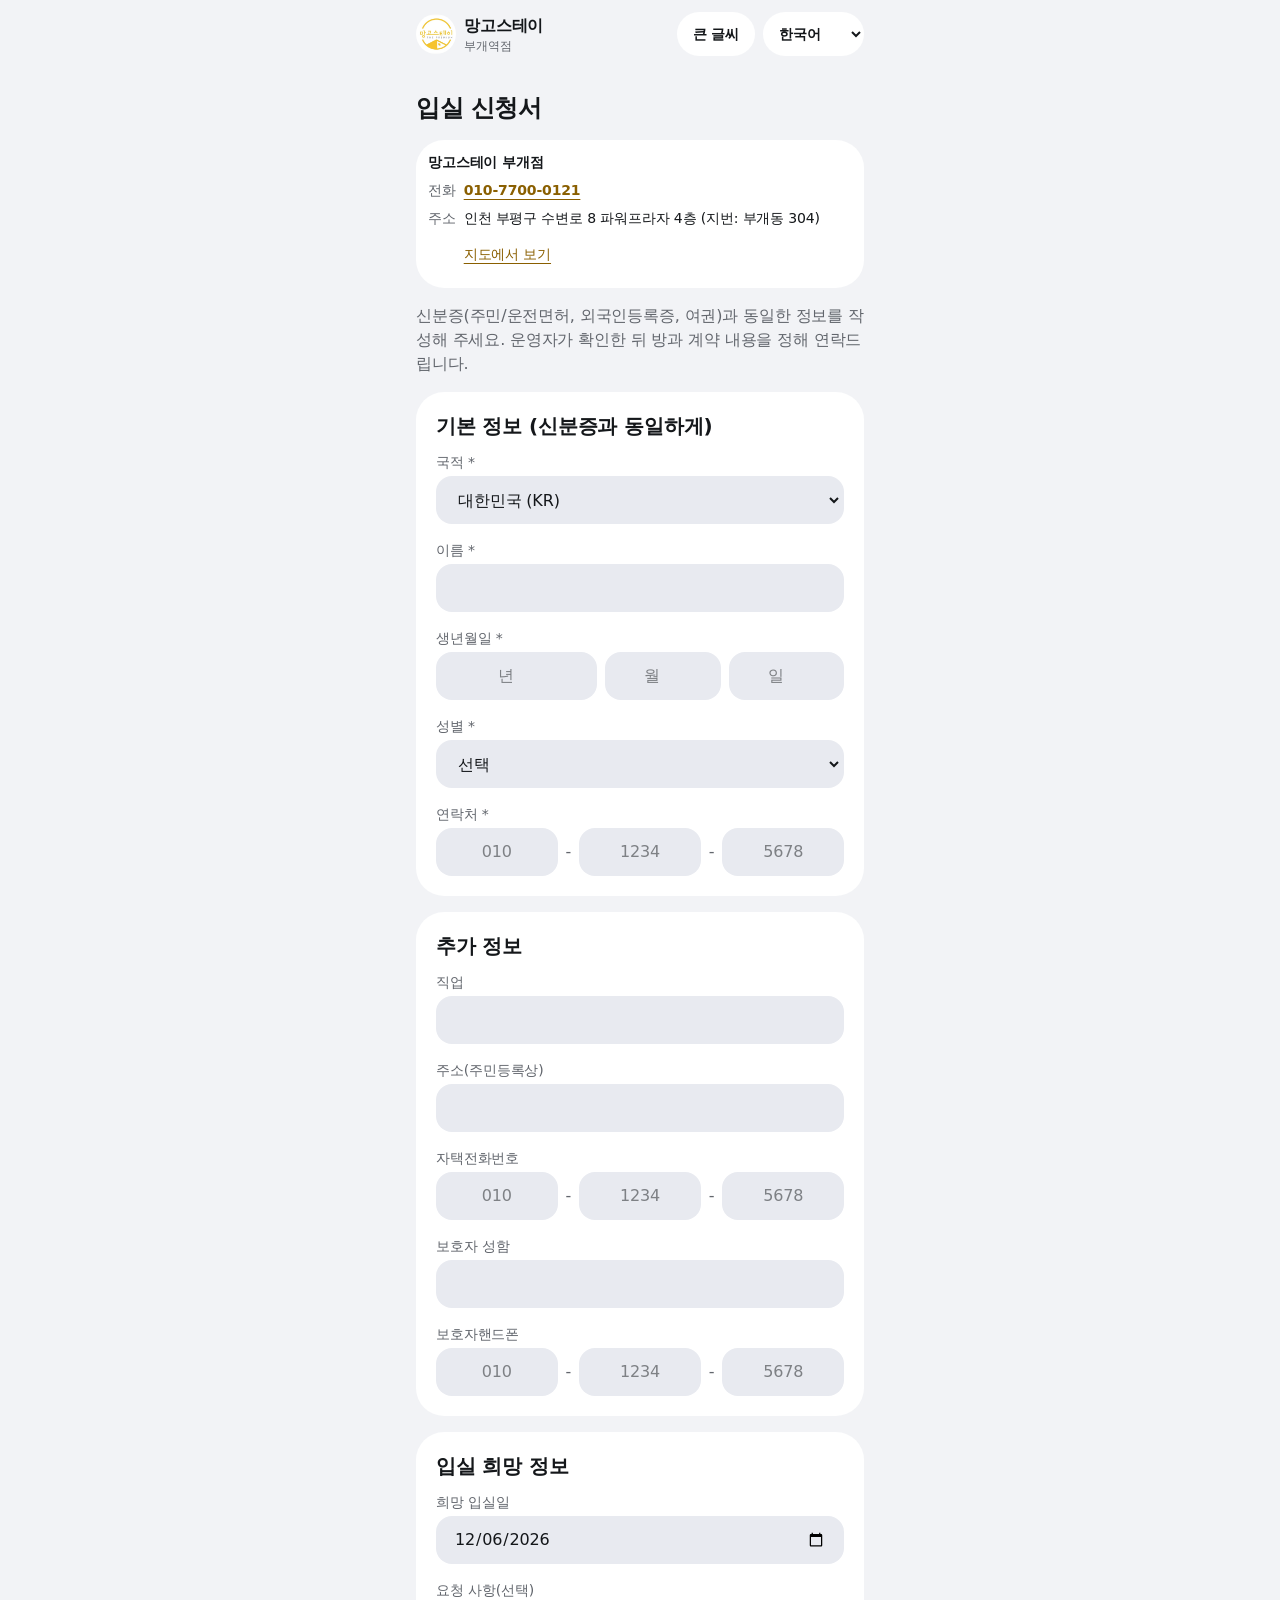
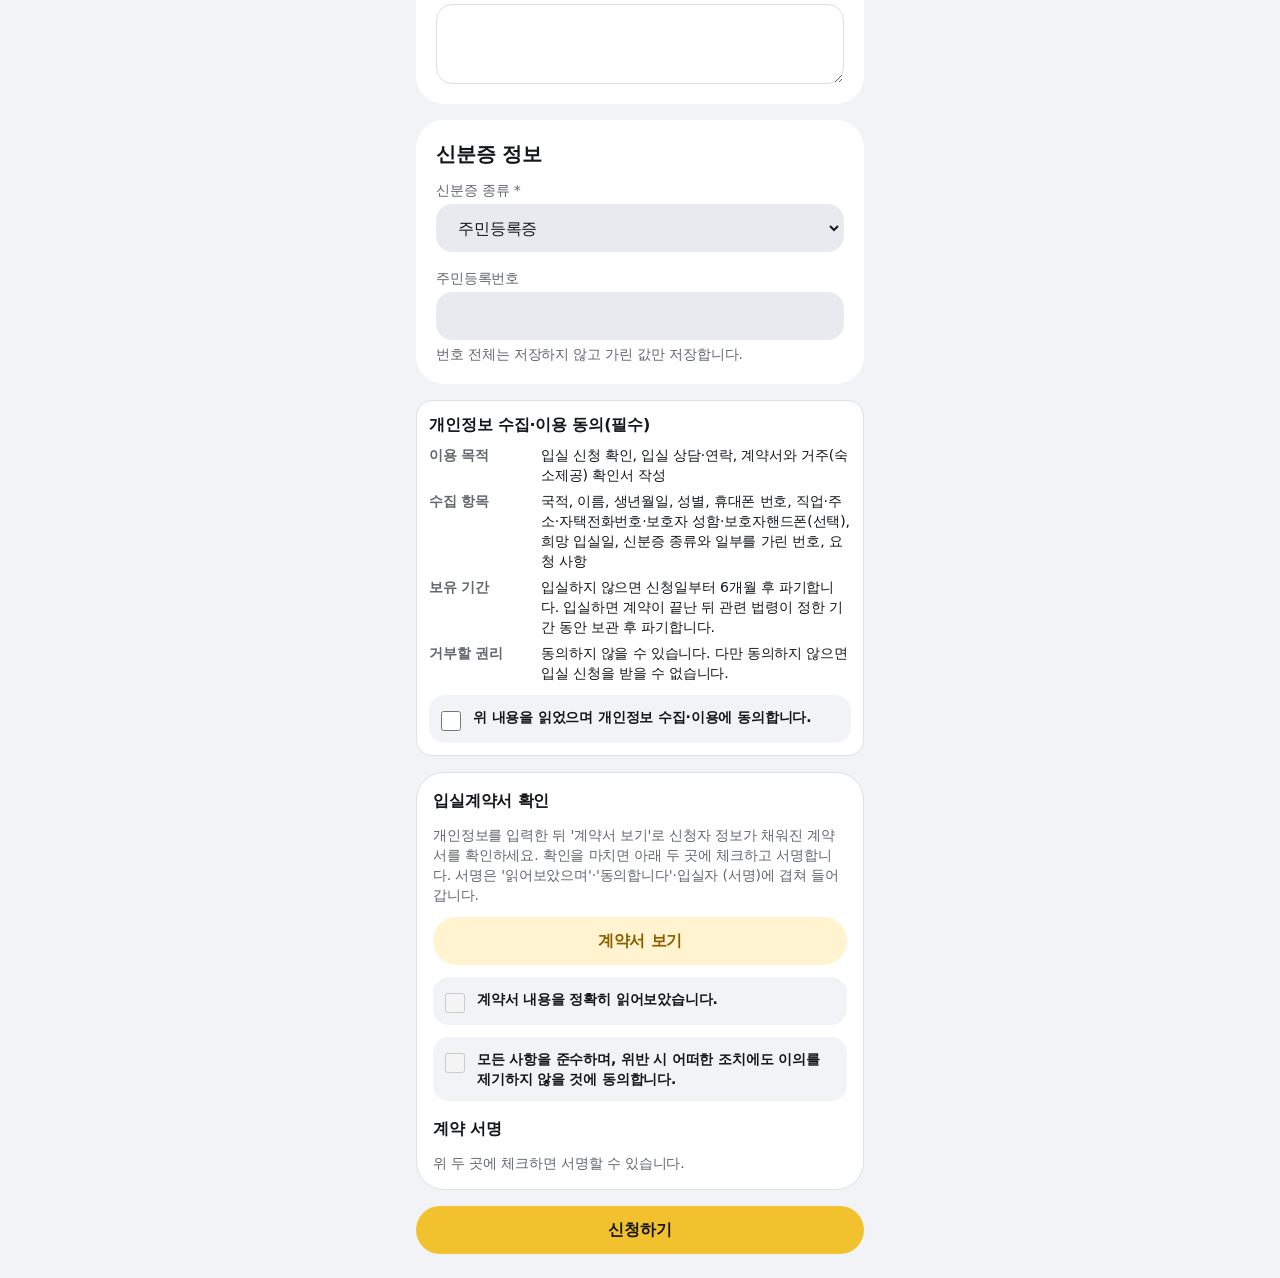
==== apply/index.html @ 55636619 "Deploy build b88c6cb" ====
<!doctype html>
<html lang="ko">
  <head>
    <meta charset="UTF-8" />
    <link rel="icon" type="image/png" href="../favicon.png" />
    <link rel="apple-touch-icon" href="../apple-touch-icon.png" />
    <meta name="viewport" content="width=device-width, initial-scale=1.0" />
    <title>망고스테이 입실 신청</title>
    <meta name="robots" content="noindex, nofollow" />
    <script type="module" crossorigin src="../assets/apply-Dyos7BeL.js"></script>
    <link rel="modulepreload" crossorigin href="../assets/rolldown-runtime-WkwZ5CU-.js">
    <link rel="modulepreload" crossorigin href="../assets/ApplyPage-HljMwb__.js">
    <link rel="stylesheet" crossorigin href="../assets/ApplyPage-bJdK9ZZj.css">
  </head>
  <body>
    <div id="root"></div>
  </body>
</html>
---- assets/ApplyPage-bJdK9ZZj.css ----
/*! tailwindcss v4.3.3 | MIT License | https://tailwindcss.com */
@layer properties{@supports (((-webkit-hyphens:none)) and (not (margin-trim:inline))) or ((-moz-orient:inline) and (not (color:rgb(from red r g b)))){*,:before,:after,::backdrop{--tw-divide-y-reverse:0;--tw-border-style:solid;--tw-leading:initial;--tw-font-weight:initial;--tw-tracking:initial;--tw-shadow:0 0 #0000;--tw-shadow-color:initial;--tw-shadow-alpha:100%;--tw-inset-shadow:0 0 #0000;--tw-inset-shadow-color:initial;--tw-inset-shadow-alpha:100%;--tw-ring-color:initial;--tw-ring-shadow:0 0 #0000;--tw-inset-ring-color:initial;--tw-inset-ring-shadow:0 0 #0000;--tw-ring-inset:initial;--tw-ring-offset-width:0px;--tw-ring-offset-color:#fff;--tw-ring-offset-shadow:0 0 #0000;--tw-outline-style:solid;--tw-blur:initial;--tw-brightness:initial;--tw-contrast:initial;--tw-grayscale:initial;--tw-hue-rotate:initial;--tw-invert:initial;--tw-opacity:initial;--tw-saturate:initial;--tw-sepia:initial;--tw-drop-shadow:initial;--tw-drop-shadow-color:initial;--tw-drop-shadow-alpha:100%;--tw-drop-shadow-size:initial;--tw-translate-x:0;--tw-translate-y:0;--tw-translate-z:0}}}@layer theme{:root,:host{--font-sans:-apple-system, BlinkMacSystemFont, "Segoe UI", Roboto, "Helvetica Neue", "Noto Sans", Arial, sans-serif, "Apple Color Emoji", "Segoe UI Emoji", "Segoe UI Symbol", "Noto Color Emoji";--font-mono:ui-monospace, SFMono-Regular, Menlo, Monaco, Consolas, "Liberation Mono", "Courier New", monospace;--color-orange-50:oklch(98% .016 73.684);--color-orange-600:oklch(64.6% .222 41.116);--color-amber-50:oklch(98.7% .022 95.277);--color-amber-100:oklch(96.2% .059 95.617);--color-amber-400:oklch(82.8% .189 84.429);--color-amber-500:oklch(76.9% .188 70.08);--color-amber-600:oklch(66.6% .179 58.318);--color-amber-800:oklch(47.3% .137 46.201);--color-emerald-50:oklch(97.9% .021 166.113);--color-emerald-600:oklch(59.6% .145 163.225);--color-teal-50:oklch(98.4% .014 180.72);--color-teal-600:oklch(60% .118 184.704);--color-sky-50:oklch(97.7% .013 236.62);--color-sky-600:oklch(58.8% .158 241.966);--color-blue-50:oklch(97% .014 254.604);--color-blue-300:oklch(80.9% .105 251.813);--color-blue-500:oklch(62.3% .214 259.815);--color-blue-600:oklch(54.6% .245 262.881);--color-blue-800:oklch(42.4% .199 265.638);--color-indigo-50:oklch(96.2% .018 272.314);--color-indigo-600:oklch(51.1% .262 276.966);--color-violet-50:oklch(96.9% .016 293.756);--color-violet-600:oklch(54.1% .281 293.009);--color-purple-50:oklch(97.7% .014 308.299);--color-purple-600:oklch(55.8% .288 302.321);--color-rose-50:oklch(96.9% .015 12.422);--color-rose-600:oklch(58.6% .253 17.585);--color-white:#fff;--spacing:.25rem;--container-sm:24rem;--container-md:28rem;--container-xl:36rem;--container-2xl:42rem;--container-3xl:48rem;--container-4xl:56rem;--container-6xl:72rem;--text-xs:.75rem;--text-xs--line-height:calc(1 / .75);--text-sm:.875rem;--text-sm--line-height:calc(1.25 / .875);--text-base:1rem;--text-base--line-height:calc(1.5 / 1);--text-lg:1.125rem;--text-lg--line-height:calc(1.75 / 1.125);--text-xl:1.25rem;--text-xl--line-height:calc(1.75 / 1.25);--text-2xl:1.5rem;--text-2xl--line-height:calc(2 / 1.5);--text-3xl:1.875rem;--text-3xl--line-height:calc(2.25 / 1.875);--text-5xl:3rem;--text-5xl--line-height:1;--font-weight-normal:400;--font-weight-medium:500;--font-weight-semibold:600;--font-weight-bold:700;--font-weight-extrabold:800;--tracking-tight:-.025em;--tracking-wide:.025em;--tracking-wider:.05em;--leading-tight:1.25;--radius-sm:.25rem;--radius-md:.375rem;--radius-lg:1rem;--radius-xl:1.75rem;--radius-2xl:2rem;--radius-3xl:2.25rem;--default-transition-duration:.15s;--default-transition-timing-function:cubic-bezier(.4, 0, .2, 1);--default-font-family:var(--font-sans);--default-mono-font-family:var(--font-mono);--color-brand:#f2c12e;--color-brand-strong:#8a5f00;--color-tint:#fff4cf;--color-field:#e8eaf0;--color-ink:#14171a;--color-muted:#62666d;--color-line:#dde0e6;--color-surface:#fff;--color-canvas:#f2f3f6;--color-danger:#c4281c;--color-ok:#0e7a3d;--color-cleaning:#fde68a;--color-repair:#fecaca}}@layer base{*,:after,:before,::backdrop{box-sizing:border-box;border:0 solid;margin:0;padding:0}::file-selector-button{box-sizing:border-box;border:0 solid;margin:0;padding:0}html,:host{-webkit-text-size-adjust:100%;tab-size:4;line-height:1.5;font-family:var(--default-font-family,-apple-system, BlinkMacSystemFont, "Segoe UI", Roboto, "Helvetica Neue", "Noto Sans", Arial, sans-serif, "Apple Color Emoji", "Segoe UI Emoji", "Segoe UI Symbol", "Noto Color Emoji");font-feature-settings:var(--default-font-feature-settings,normal);font-variation-settings:var(--default-font-variation-settings,normal);-webkit-tap-highlight-color:transparent}hr{height:0;color:inherit;border-top-width:1px}abbr:where([title]){-webkit-text-decoration:underline dotted;text-decoration:underline dotted}h1,h2,h3,h4,h5,h6{font-size:inherit;font-weight:inherit}a{color:inherit;-webkit-text-decoration:inherit;-webkit-text-decoration:inherit;-webkit-text-decoration:inherit;-webkit-text-decoration:inherit;text-decoration:inherit}b,strong{font-weight:bolder}code,kbd,samp,pre{font-family:var(--default-mono-font-family,ui-monospace, SFMono-Regular, Menlo, Monaco, Consolas, "Liberation Mono", "Courier New", monospace);font-feature-settings:var(--default-mono-font-feature-settings,normal);font-variation-settings:var(--default-mono-font-variation-settings,normal);font-size:1em}small{font-size:80%}sub,sup{vertical-align:baseline;font-size:75%;line-height:0;position:relative}sub{bottom:-.25em}sup{top:-.5em}table{text-indent:0;border-color:inherit;border-collapse:collapse}:-moz-focusring:where(:not(iframe)){outline:auto}progress{vertical-align:baseline}summary{display:list-item}ol,ul,menu{list-style:none}img,svg,video,canvas,audio,iframe,embed,object{vertical-align:middle;display:block}img,video{max-width:100%;height:auto}button,input,select,optgroup,textarea{font:inherit;font-feature-settings:inherit;font-variation-settings:inherit;letter-spacing:inherit;color:inherit;opacity:1;background-color:#0000;border-radius:0}::file-selector-button{font:inherit;font-feature-settings:inherit;font-variation-settings:inherit;letter-spacing:inherit;color:inherit;opacity:1;background-color:#0000;border-radius:0}:where(select:is([multiple],[size])) optgroup{font-weight:bolder}:where(select:is([multiple],[size])) optgroup option{padding-inline-start:20px}::file-selector-button{margin-inline-end:4px}::placeholder{opacity:1}@supports (not ((-webkit-appearance:-apple-pay-button))) or (contain-intrinsic-size:1px){::placeholder{color:currentColor}@supports (color:color-mix(in lab, red, red)){::placeholder{color:color-mix(in oklab, currentcolor 50%, transparent)}}}textarea{resize:vertical}::-webkit-search-decoration{-webkit-appearance:none}::-webkit-date-and-time-value{min-height:1lh;text-align:inherit}::-webkit-datetime-edit{display:inline-flex}::-webkit-datetime-edit-fields-wrapper{padding:0}::-webkit-datetime-edit{padding-block:0}::-webkit-datetime-edit-year-field{padding-block:0}::-webkit-datetime-edit-month-field{padding-block:0}::-webkit-datetime-edit-day-field{padding-block:0}::-webkit-datetime-edit-hour-field{padding-block:0}::-webkit-datetime-edit-minute-field{padding-block:0}::-webkit-datetime-edit-second-field{padding-block:0}::-webkit-datetime-edit-millisecond-field{padding-block:0}::-webkit-datetime-edit-meridiem-field{padding-block:0}::-webkit-calendar-picker-indicator{line-height:1}:-moz-ui-invalid{box-shadow:none}button,input:where([type=button],[type=reset],[type=submit]){appearance:button}::file-selector-button{appearance:button}::-webkit-inner-spin-button{height:auto}::-webkit-outer-spin-button{height:auto}[hidden]:where(:not([hidden=until-found])){display:none!important}}@layer components;@layer utilities{.\@container{container-type:inline-size}.pointer-events-none{pointer-events:none}.sr-only{clip-path:inset(50%);white-space:nowrap;border-width:0;width:1px;height:1px;margin:-1px;padding:0;position:absolute;overflow:hidden}.absolute{position:absolute}.fixed{position:fixed}.relative{position:relative}.sticky{position:sticky}.inset-0{inset:0}.-top-1{top:calc(var(--spacing) * -1)}.-top-1\.5{top:calc(var(--spacing) * -1.5)}.top-0{top:0}.top-0\.5{top:calc(var(--spacing) * .5)}.top-1{top:var(--spacing)}.top-2{top:calc(var(--spacing) * 2)}.-right-1{right:calc(var(--spacing) * -1)}.-right-1\.5{right:calc(var(--spacing) * -1.5)}.right-1{right:var(--spacing)}.right-2{right:calc(var(--spacing) * 2)}.bottom-0{bottom:0}.left-0\.5{left:calc(var(--spacing) * .5)}.left-1{left:var(--spacing)}.z-10{z-index:10}.col-span-2{grid-column:span 2/span 2}.-m-1{margin:calc(var(--spacing) * -1)}.-mx-1{margin-inline:calc(var(--spacing) * -1)}.mx-auto{margin-inline:auto}.-my-2{margin-block:calc(var(--spacing) * -2)}.my-1{margin-block:var(--spacing)}.-mt-1{margin-top:calc(var(--spacing) * -1)}.-mt-2{margin-top:calc(var(--spacing) * -2)}.mt-1{margin-top:var(--spacing)}.mt-2{margin-top:calc(var(--spacing) * 2)}.mt-3{margin-top:calc(var(--spacing) * 3)}.mt-4{margin-top:calc(var(--spacing) * 4)}.mt-5{margin-top:calc(var(--spacing) * 5)}.mt-8{margin-top:calc(var(--spacing) * 8)}.mb-1{margin-bottom:var(--spacing)}.mb-2{margin-bottom:calc(var(--spacing) * 2)}.mb-3{margin-bottom:calc(var(--spacing) * 3)}.mb-4{margin-bottom:calc(var(--spacing) * 4)}.mb-6{margin-bottom:calc(var(--spacing) * 6)}.mb-8{margin-bottom:calc(var(--spacing) * 8)}.ml-2{margin-left:calc(var(--spacing) * 2)}.ml-auto{margin-left:auto}.block{display:block}.contents{display:contents}.flex{display:flex}.grid{display:grid}.hidden{display:none}.inline-block{display:inline-block}.inline-flex{display:inline-flex}.table{display:table}.aspect-\[4\/3\]{aspect-ratio:4/3}.aspect-square{aspect-ratio:1}.size-2{width:calc(var(--spacing) * 2);height:calc(var(--spacing) * 2)}.size-2\.5{width:calc(var(--spacing) * 2.5);height:calc(var(--spacing) * 2.5)}.size-4{width:calc(var(--spacing) * 4);height:calc(var(--spacing) * 4)}.size-5{width:calc(var(--spacing) * 5);height:calc(var(--spacing) * 5)}.size-10{width:calc(var(--spacing) * 10);height:calc(var(--spacing) * 10)}.size-11{width:calc(var(--spacing) * 11);height:calc(var(--spacing) * 11)}.size-14{width:calc(var(--spacing) * 14);height:calc(var(--spacing) * 14)}.size-16{width:calc(var(--spacing) * 16);height:calc(var(--spacing) * 16)}.size-28{width:calc(var(--spacing) * 28);height:calc(var(--spacing) * 28)}.size-full{width:100%;height:100%}.h-2{height:calc(var(--spacing) * 2)}.h-5{height:calc(var(--spacing) * 5)}.h-6{height:calc(var(--spacing) * 6)}.h-8{height:calc(var(--spacing) * 8)}.h-9{height:calc(var(--spacing) * 9)}.h-32{height:calc(var(--spacing) * 32)}.h-40{height:calc(var(--spacing) * 40)}.h-44{height:calc(var(--spacing) * 44)}.h-full{height:100%}.max-h-32{max-height:calc(var(--spacing) * 32)}.min-h-9{min-height:calc(var(--spacing) * 9)}.min-h-11{min-height:calc(var(--spacing) * 11)}.min-h-12{min-height:calc(var(--spacing) * 12)}.min-h-14{min-height:calc(var(--spacing) * 14)}.min-h-20{min-height:calc(var(--spacing) * 20)}.min-h-24{min-height:calc(var(--spacing) * 24)}.min-h-44{min-height:calc(var(--spacing) * 44)}.min-h-64{min-height:calc(var(--spacing) * 64)}.min-h-96{min-height:calc(var(--spacing) * 96)}.min-h-dvh{min-height:100dvh}.\!w-auto{width:auto!important}.w-1\/2{width:50%}.w-5{width:calc(var(--spacing) * 5)}.w-6{width:calc(var(--spacing) * 6)}.w-8{width:calc(var(--spacing) * 8)}.w-9{width:calc(var(--spacing) * 9)}.w-11{width:calc(var(--spacing) * 11)}.w-auto{width:auto}.w-full{width:100%}.max-w-2xl{max-width:var(--container-2xl)}.max-w-3xl{max-width:var(--container-3xl)}.max-w-4xl{max-width:var(--container-4xl)}.max-w-6xl{max-width:var(--container-6xl)}.max-w-\[30rem\]{max-width:30rem}.max-w-md{max-width:var(--container-md)}.max-w-sm{max-width:var(--container-sm)}.max-w-xl{max-width:var(--container-xl)}.min-w-0{min-width:0}.min-w-4{min-width:calc(var(--spacing) * 4)}.min-w-5{min-width:calc(var(--spacing) * 5)}.min-w-6{min-width:calc(var(--spacing) * 6)}.min-w-9{min-width:calc(var(--spacing) * 9)}.min-w-16{min-width:calc(var(--spacing) * 16)}.min-w-24{min-width:calc(var(--spacing) * 24)}.min-w-28{min-width:calc(var(--spacing) * 28)}.min-w-48{min-width:calc(var(--spacing) * 48)}.min-w-96{min-width:calc(var(--spacing) * 96)}.min-w-\[44rem\]{min-width:44rem}.flex-1{flex:1}.shrink-0{flex-shrink:0}.basis-0{flex-basis:0}.rotate-180{rotate:180deg}.cursor-not-allowed{cursor:not-allowed}.cursor-pointer{cursor:pointer}.touch-none{touch-action:none}.scroll-mt-4{scroll-margin-top:calc(var(--spacing) * 4)}.grid-cols-2{grid-template-columns:repeat(2,minmax(0,1fr))}.grid-cols-3{grid-template-columns:repeat(3,minmax(0,1fr))}.grid-cols-4{grid-template-columns:repeat(4,minmax(0,1fr))}.grid-cols-\[1\.4fr_1fr_1fr\]{grid-template-columns:1.4fr 1fr 1fr}.grid-cols-\[1\.5rem_2\.25rem_3rem_minmax\(0\,1fr\)_auto_3rem\]{grid-template-columns:1.5rem 2.25rem 3rem minmax(0,1fr) auto 3rem}.grid-cols-\[6\.5rem_1fr\]{grid-template-columns:6.5rem 1fr}.flex-col{flex-direction:column}.flex-wrap{flex-wrap:wrap}.items-baseline{align-items:baseline}.items-center{align-items:center}.items-end{align-items:flex-end}.items-start{align-items:flex-start}.justify-between{justify-content:space-between}.justify-center{justify-content:center}.justify-start{justify-content:flex-start}.gap-0\.5{gap:calc(var(--spacing) * .5)}.gap-1{gap:var(--spacing)}.gap-1\.5{gap:calc(var(--spacing) * 1.5)}.gap-2{gap:calc(var(--spacing) * 2)}.gap-3{gap:calc(var(--spacing) * 3)}.gap-4{gap:calc(var(--spacing) * 4)}.gap-x-3{column-gap:calc(var(--spacing) * 3)}.gap-x-4{column-gap:calc(var(--spacing) * 4)}.gap-y-2{row-gap:calc(var(--spacing) * 2)}:where(.divide-y>:not(:last-child)){--tw-divide-y-reverse:0;border-bottom-style:var(--tw-border-style);border-top-style:var(--tw-border-style);border-top-width:calc(1px * var(--tw-divide-y-reverse));border-bottom-width:calc(1px * calc(1 - var(--tw-divide-y-reverse)))}:where(.divide-line>:not(:last-child)){border-color:var(--color-line)}.self-center{align-self:center}.truncate{text-overflow:ellipsis;white-space:nowrap;overflow:hidden}.overflow-hidden{overflow:hidden}.overflow-visible{overflow:visible}.overflow-x-auto{overflow-x:auto}.rounded{border-radius:.25rem}.rounded-2xl{border-radius:var(--radius-2xl)}.rounded-3xl{border-radius:var(--radius-3xl)}.rounded-full{border-radius:2147483647px}.rounded-lg{border-radius:var(--radius-lg)}.rounded-md{border-radius:var(--radius-md)}.rounded-sm{border-radius:var(--radius-sm)}.rounded-xl{border-radius:var(--radius-xl)}.rounded-t{border-top-left-radius:.25rem;border-top-right-radius:.25rem}.border{border-style:var(--tw-border-style);border-width:1px}.border-2{border-style:var(--tw-border-style);border-width:2px}.border-t{border-top-style:var(--tw-border-style);border-top-width:1px}.border-b{border-bottom-style:var(--tw-border-style);border-bottom-width:1px}.border-dashed{--tw-border-style:dashed;border-style:dashed}.border-\[\#1d4ed8\]{border-color:#1d4ed8}.border-\[\#1f6feb\]{border-color:#1f6feb}.border-\[\#d9dde2\]{border-color:#d9dde2}.border-amber-400\/60{border-color:#fcbb0099}@supports (color:color-mix(in lab, red, red)){.border-amber-400\/60{border-color:color-mix(in oklab, var(--color-amber-400) 60%, transparent)}}.border-amber-500{border-color:var(--color-amber-500)}.border-amber-500\/60{border-color:#f99c0099}@supports (color:color-mix(in lab, red, red)){.border-amber-500\/60{border-color:color-mix(in oklab, var(--color-amber-500) 60%, transparent)}}.border-blue-300{border-color:var(--color-blue-300)}.border-brand-strong{border-color:var(--color-brand-strong)}.border-danger{border-color:var(--color-danger)}.border-danger\/40{border-color:#c4281c66}@supports (color:color-mix(in lab, red, red)){.border-danger\/40{border-color:color-mix(in oklab, var(--color-danger) 40%, transparent)}}.border-danger\/50{border-color:#c4281c80}@supports (color:color-mix(in lab, red, red)){.border-danger\/50{border-color:color-mix(in oklab, var(--color-danger) 50%, transparent)}}.border-danger\/60{border-color:#c4281c99}@supports (color:color-mix(in lab, red, red)){.border-danger\/60{border-color:color-mix(in oklab, var(--color-danger) 60%, transparent)}}.border-ink{border-color:var(--color-ink)}.border-line{border-color:var(--color-line)}.border-muted\/50{border-color:#62666d80}@supports (color:color-mix(in lab, red, red)){.border-muted\/50{border-color:color-mix(in oklab, var(--color-muted) 50%, transparent)}}.border-transparent{border-color:#0000}.bg-\[\#2e9d5b\]{background-color:#2e9d5b}.bg-\[\#3b6fe0\]{background-color:#3b6fe0}.bg-\[\#2563eb\]{background-color:#2563eb}.bg-\[\#e8890c\]{background-color:#e8890c}.bg-\[\#eef0f2\]{background-color:#eef0f2}.bg-amber-50{background-color:var(--color-amber-50)}.bg-amber-100\/70{background-color:#fef3c6b3}@supports (color:color-mix(in lab, red, red)){.bg-amber-100\/70{background-color:color-mix(in oklab, var(--color-amber-100) 70%, transparent)}}.bg-amber-400{background-color:var(--color-amber-400)}.bg-blue-50{background-color:var(--color-blue-50)}.bg-blue-500{background-color:var(--color-blue-500)}.bg-brand{background-color:var(--color-brand)}.bg-brand\/10{background-color:#f2c12e1a}@supports (color:color-mix(in lab, red, red)){.bg-brand\/10{background-color:color-mix(in oklab, var(--color-brand) 10%, transparent)}}.bg-brand\/15{background-color:#f2c12e26}@supports (color:color-mix(in lab, red, red)){.bg-brand\/15{background-color:color-mix(in oklab, var(--color-brand) 15%, transparent)}}.bg-canvas{background-color:var(--color-canvas)}.bg-cleaning{background-color:var(--color-cleaning)}.bg-cleaning\/40{background-color:#fde68a66}@supports (color:color-mix(in lab, red, red)){.bg-cleaning\/40{background-color:color-mix(in oklab, var(--color-cleaning) 40%, transparent)}}.bg-danger{background-color:var(--color-danger)}.bg-danger\/5{background-color:#c4281c0d}@supports (color:color-mix(in lab, red, red)){.bg-danger\/5{background-color:color-mix(in oklab, var(--color-danger) 5%, transparent)}}.bg-danger\/10{background-color:#c4281c1a}@supports (color:color-mix(in lab, red, red)){.bg-danger\/10{background-color:color-mix(in oklab, var(--color-danger) 10%, transparent)}}.bg-danger\/60{background-color:#c4281c99}@supports (color:color-mix(in lab, red, red)){.bg-danger\/60{background-color:color-mix(in oklab, var(--color-danger) 60%, transparent)}}.bg-emerald-50{background-color:var(--color-emerald-50)}.bg-field{background-color:var(--color-field)}.bg-indigo-50{background-color:var(--color-indigo-50)}.bg-ink{background-color:var(--color-ink)}.bg-ok{background-color:var(--color-ok)}.bg-ok\/10{background-color:#0e7a3d1a}@supports (color:color-mix(in lab, red, red)){.bg-ok\/10{background-color:color-mix(in oklab, var(--color-ok) 10%, transparent)}}.bg-ok\/70{background-color:#0e7a3db3}@supports (color:color-mix(in lab, red, red)){.bg-ok\/70{background-color:color-mix(in oklab, var(--color-ok) 70%, transparent)}}.bg-orange-50{background-color:var(--color-orange-50)}.bg-purple-50{background-color:var(--color-purple-50)}.bg-repair{background-color:var(--color-repair)}.bg-repair\/70{background-color:#fecacab3}@supports (color:color-mix(in lab, red, red)){.bg-repair\/70{background-color:color-mix(in oklab, var(--color-repair) 70%, transparent)}}.bg-rose-50{background-color:var(--color-rose-50)}.bg-sky-50{background-color:var(--color-sky-50)}.bg-surface{background-color:var(--color-surface)}.bg-teal-50{background-color:var(--color-teal-50)}.bg-tint{background-color:var(--color-tint)}.bg-violet-50{background-color:var(--color-violet-50)}.bg-white{background-color:var(--color-white)}.object-contain{object-fit:contain}.object-cover{object-fit:cover}.p-2{padding:calc(var(--spacing) * 2)}.p-3{padding:calc(var(--spacing) * 3)}.p-4{padding:calc(var(--spacing) * 4)}.p-5{padding:calc(var(--spacing) * 5)}.p-8{padding:calc(var(--spacing) * 8)}.px-0{padding-inline:0}.px-0\.5{padding-inline:calc(var(--spacing) * .5)}.px-1{padding-inline:var(--spacing)}.px-1\.5{padding-inline:calc(var(--spacing) * 1.5)}.px-2{padding-inline:calc(var(--spacing) * 2)}.px-2\.5{padding-inline:calc(var(--spacing) * 2.5)}.px-3{padding-inline:calc(var(--spacing) * 3)}.px-4{padding-inline:calc(var(--spacing) * 4)}.px-5{padding-inline:calc(var(--spacing) * 5)}.py-0\.5{padding-block:calc(var(--spacing) * .5)}.py-1\.5{padding-block:calc(var(--spacing) * 1.5)}.py-2{padding-block:calc(var(--spacing) * 2)}.py-3{padding-block:calc(var(--spacing) * 3)}.py-6{padding-block:calc(var(--spacing) * 6)}.py-8{padding-block:calc(var(--spacing) * 8)}.pt-4{padding-top:calc(var(--spacing) * 4)}.pt-6{padding-top:calc(var(--spacing) * 6)}.pr-2{padding-right:calc(var(--spacing) * 2)}.pb-2{padding-bottom:calc(var(--spacing) * 2)}.text-center{text-align:center}.text-left{text-align:left}.text-right{text-align:right}.align-middle{vertical-align:middle}.align-top{vertical-align:top}.font-mono{font-family:var(--font-mono)}.text-2xl{font-size:var(--text-2xl);line-height:var(--tw-leading,var(--text-2xl--line-height))}.text-3xl{font-size:var(--text-3xl);line-height:var(--tw-leading,var(--text-3xl--line-height))}.text-base{font-size:var(--text-base);line-height:var(--tw-leading,var(--text-base--line-height))}.text-lg{font-size:var(--text-lg);line-height:var(--tw-leading,var(--text-lg--line-height))}.text-sm{font-size:var(--text-sm);line-height:var(--tw-leading,var(--text-sm--line-height))}.text-xl{font-size:var(--text-xl);line-height:var(--tw-leading,var(--text-xl--line-height))}.text-xs{font-size:var(--text-xs);line-height:var(--tw-leading,var(--text-xs--line-height))}.text-\[9px\]{font-size:9px}.text-\[10px\]{font-size:10px}.text-\[11px\]{font-size:11px}.leading-none{--tw-leading:1;line-height:1}.leading-tight{--tw-leading:var(--leading-tight);line-height:var(--leading-tight)}.font-bold{--tw-font-weight:var(--font-weight-bold);font-weight:var(--font-weight-bold)}.font-extrabold{--tw-font-weight:var(--font-weight-extrabold);font-weight:var(--font-weight-extrabold)}.font-medium{--tw-font-weight:var(--font-weight-medium);font-weight:var(--font-weight-medium)}.font-normal{--tw-font-weight:var(--font-weight-normal);font-weight:var(--font-weight-normal)}.font-semibold{--tw-font-weight:var(--font-weight-semibold);font-weight:var(--font-weight-semibold)}.tracking-\[0\.2em\]{--tw-tracking:.2em;letter-spacing:.2em}.tracking-tight{--tw-tracking:var(--tracking-tight);letter-spacing:var(--tracking-tight)}.tracking-wide{--tw-tracking:var(--tracking-wide);letter-spacing:var(--tracking-wide)}.tracking-wider{--tw-tracking:var(--tracking-wider);letter-spacing:var(--tracking-wider)}.break-all{word-break:break-all}.break-keep{word-break:keep-all}.whitespace-nowrap{white-space:nowrap}.whitespace-pre-wrap{white-space:pre-wrap}.text-\[\#1f6feb\]{color:#1f6feb}.text-\[\#6b7480\]{color:#6b7480}.text-amber-600{color:var(--color-amber-600)}.text-amber-800{color:var(--color-amber-800)}.text-blue-600{color:var(--color-blue-600)}.text-blue-800{color:var(--color-blue-800)}.text-brand-strong{color:var(--color-brand-strong)}.text-danger{color:var(--color-danger)}.text-danger\/70{color:#c4281cb3}@supports (color:color-mix(in lab, red, red)){.text-danger\/70{color:color-mix(in oklab, var(--color-danger) 70%, transparent)}}.text-emerald-600{color:var(--color-emerald-600)}.text-indigo-600{color:var(--color-indigo-600)}.text-ink{color:var(--color-ink)}.text-muted{color:var(--color-muted)}.text-ok{color:var(--color-ok)}.text-orange-600{color:var(--color-orange-600)}.text-purple-600{color:var(--color-purple-600)}.text-rose-600{color:var(--color-rose-600)}.text-sky-600{color:var(--color-sky-600)}.text-teal-600{color:var(--color-teal-600)}.text-violet-600{color:var(--color-violet-600)}.text-white{color:var(--color-white)}.text-white\/90{color:#ffffffe6}@supports (color:color-mix(in lab, red, red)){.text-white\/90{color:color-mix(in oklab, var(--color-white) 90%, transparent)}}.uppercase{text-transform:uppercase}.underline{text-decoration-line:underline}.underline-offset-4{text-underline-offset:4px}.opacity-60{opacity:.6}.shadow{--tw-shadow:0 1px 3px 0 var(--tw-shadow-color,#0000001a), 0 1px 2px -1px var(--tw-shadow-color,#0000001a);box-shadow:var(--tw-inset-shadow), var(--tw-inset-ring-shadow), var(--tw-ring-offset-shadow), var(--tw-ring-shadow), var(--tw-shadow)}.shadow-\[0_0_0_2px_\#bfd3fb\]{--tw-shadow:0 0 0 2px var(--tw-shadow-color,#bfd3fb);box-shadow:var(--tw-inset-shadow), var(--tw-inset-ring-shadow), var(--tw-ring-offset-shadow), var(--tw-ring-shadow), var(--tw-shadow)}.shadow-\[0_1px_3px_rgba\(0\,0\,0\,0\.08\)\]{--tw-shadow:0 1px 3px var(--tw-shadow-color,#00000014);box-shadow:var(--tw-inset-shadow), var(--tw-inset-ring-shadow), var(--tw-ring-offset-shadow), var(--tw-ring-shadow), var(--tw-shadow)}.shadow-sm{--tw-shadow:0 1px 3px 0 var(--tw-shadow-color,#0000001a), 0 1px 2px -1px var(--tw-shadow-color,#0000001a);box-shadow:var(--tw-inset-shadow), var(--tw-inset-ring-shadow), var(--tw-ring-offset-shadow), var(--tw-ring-shadow), var(--tw-shadow)}.ring-2{--tw-ring-shadow:var(--tw-ring-inset,) 0 0 0 calc(2px + var(--tw-ring-offset-width)) var(--tw-ring-color,currentcolor);box-shadow:var(--tw-inset-shadow), var(--tw-inset-ring-shadow), var(--tw-ring-offset-shadow), var(--tw-ring-shadow), var(--tw-shadow)}.ring-4{--tw-ring-shadow:var(--tw-ring-inset,) 0 0 0 calc(4px + var(--tw-ring-offset-width)) var(--tw-ring-color,currentcolor);box-shadow:var(--tw-inset-shadow), var(--tw-inset-ring-shadow), var(--tw-ring-offset-shadow), var(--tw-ring-shadow), var(--tw-shadow)}.ring-\[\#7c3aed\]{--tw-ring-color:#7c3aed}.ring-ink{--tw-ring-color:var(--color-ink)}.ring-offset-1{--tw-ring-offset-width:1px;--tw-ring-offset-shadow:var(--tw-ring-inset,) 0 0 0 var(--tw-ring-offset-width) var(--tw-ring-offset-color)}.outline-2{outline-style:var(--tw-outline-style);outline-width:2px}.-outline-offset-2{outline-offset:calc(2px * -1)}.outline-ink{outline-color:var(--color-ink)}.filter{filter:var(--tw-blur,) var(--tw-brightness,) var(--tw-contrast,) var(--tw-grayscale,) var(--tw-hue-rotate,) var(--tw-invert,) var(--tw-saturate,) var(--tw-sepia,) var(--tw-drop-shadow,)}.transition{transition-property:color,background-color,border-color,outline-color,text-decoration-color,fill,stroke,--tw-gradient-from,--tw-gradient-via,--tw-gradient-to,opacity,box-shadow,transform,translate,scale,rotate,filter,-webkit-backdrop-filter,backdrop-filter,display,content-visibility,overlay,pointer-events;transition-timing-function:var(--tw-ease,var(--default-transition-timing-function));transition-duration:var(--tw-duration,var(--default-transition-duration))}.transition-colors{transition-property:color,background-color,border-color,outline-color,text-decoration-color,fill,stroke,--tw-gradient-from,--tw-gradient-via,--tw-gradient-to;transition-timing-function:var(--tw-ease,var(--default-transition-timing-function));transition-duration:var(--tw-duration,var(--default-transition-duration))}.transition-transform{transition-property:transform,translate,scale,rotate;transition-timing-function:var(--tw-ease,var(--default-transition-timing-function));transition-duration:var(--tw-duration,var(--default-transition-duration))}.last\:border-b-0:last-child{border-bottom-style:var(--tw-border-style);border-bottom-width:0}@media (hover:hover){.hover\:-translate-y-0\.5:hover{--tw-translate-y:calc(var(--spacing) * -.5);translate:var(--tw-translate-x) var(--tw-translate-y)}.hover\:border-ok:hover{border-color:var(--color-ok)}.hover\:bg-\[\#1f6feb\]\/5:hover{background-color:oklab(56.859% -.0362778 -.198986/.05)}.hover\:bg-brand\/15:hover{background-color:#f2c12e26}@supports (color:color-mix(in lab, red, red)){.hover\:bg-brand\/15:hover{background-color:color-mix(in oklab, var(--color-brand) 15%, transparent)}}.hover\:bg-canvas:hover{background-color:var(--color-canvas)}.hover\:bg-danger\/5:hover{background-color:#c4281c0d}@supports (color:color-mix(in lab, red, red)){.hover\:bg-danger\/5:hover{background-color:color-mix(in oklab, var(--color-danger) 5%, transparent)}}.hover\:text-ink:hover{color:var(--color-ink)}.hover\:opacity-80:hover{opacity:.8}.hover\:shadow-md:hover{--tw-shadow:0 4px 6px -1px var(--tw-shadow-color,#0000001a), 0 2px 4px -2px var(--tw-shadow-color,#0000001a);box-shadow:var(--tw-inset-shadow), var(--tw-inset-ring-shadow), var(--tw-ring-offset-shadow), var(--tw-ring-shadow), var(--tw-shadow)}.hover\:brightness-95:hover{--tw-brightness:brightness(95%);filter:var(--tw-blur,) var(--tw-brightness,) var(--tw-contrast,) var(--tw-grayscale,) var(--tw-hue-rotate,) var(--tw-invert,) var(--tw-saturate,) var(--tw-sepia,) var(--tw-drop-shadow,)}}.focus\:border-brand-strong:focus{border-color:var(--color-brand-strong)}.focus\:bg-surface:focus{background-color:var(--color-surface)}.focus-visible\:border-ok:focus-visible{border-color:var(--color-ok)}.active\:bg-canvas:active{background-color:var(--color-canvas)}.disabled\:cursor-not-allowed:disabled{cursor:not-allowed}.disabled\:opacity-35:disabled{opacity:.35}.disabled\:opacity-40:disabled{opacity:.4}.disabled\:opacity-50:disabled{opacity:.5}.disabled\:opacity-60:disabled{opacity:.6}@container (width>=28rem){.\@md\:grid-cols-2{grid-template-columns:repeat(2,minmax(0,1fr))}.\@md\:grid-cols-4{grid-template-columns:repeat(4,minmax(0,1fr))}}@container (width>=42rem){.\@2xl\:mb-12{margin-bottom:calc(var(--spacing) * 12)}.\@2xl\:size-16{width:calc(var(--spacing) * 16);height:calc(var(--spacing) * 16)}.\@2xl\:grid-cols-2{grid-template-columns:repeat(2,minmax(0,1fr))}.\@2xl\:grid-cols-3{grid-template-columns:repeat(3,minmax(0,1fr))}.\@2xl\:grid-cols-4{grid-template-columns:repeat(4,minmax(0,1fr))}.\@2xl\:gap-5{gap:calc(var(--spacing) * 5)}.\@2xl\:py-8{padding-block:calc(var(--spacing) * 8)}.\@2xl\:py-12{padding-block:calc(var(--spacing) * 12)}.\@2xl\:text-5xl{font-size:var(--text-5xl);line-height:var(--tw-leading,var(--text-5xl--line-height))}.\@2xl\:text-lg{font-size:var(--text-lg);line-height:var(--tw-leading,var(--text-lg--line-height))}.\@2xl\:text-sm{font-size:var(--text-sm);line-height:var(--tw-leading,var(--text-sm--line-height))}.\@2xl\:text-xl{font-size:var(--text-xl);line-height:var(--tw-leading,var(--text-xl--line-height))}}@container (width>=48rem){.\@3xl\:block{display:block}.\@3xl\:hidden{display:none}}@container (width>=64rem){.\@5xl\:sticky{position:sticky}.\@5xl\:top-4{top:calc(var(--spacing) * 4)}.\@5xl\:grid-cols-4{grid-template-columns:repeat(4,minmax(0,1fr))}.\@5xl\:grid-cols-\[minmax\(0\,1\.4fr\)_minmax\(340px\,1fr\)\]{grid-template-columns:minmax(0,1.4fr) minmax(340px,1fr)}.\@5xl\:grid-cols-\[minmax\(0\,auto\)_minmax\(320px\,1fr\)\]{grid-template-columns:minmax(0,auto) minmax(320px,1fr)}.\@5xl\:gap-8{gap:calc(var(--spacing) * 8)}}}html{-webkit-text-size-adjust:100%;font-size:100%}html.large-text{font-size:125%}body{background:var(--color-canvas);color:var(--color-ink);letter-spacing:-.01em;margin:0;font-family:SamsungOne,Pretendard,Apple SD Gothic Neo,Malgun Gothic,system-ui,-apple-system,Segoe UI,sans-serif;line-height:1.5}h1{letter-spacing:-.02em}:focus-visible{outline:3px solid var(--color-brand-strong);outline-offset:2px}@property --tw-divide-y-reverse{syntax:"*";inherits:false;initial-value:0}@property --tw-border-style{syntax:"*";inherits:false;initial-value:solid}@property --tw-leading{syntax:"*";inherits:false}@property --tw-font-weight{syntax:"*";inherits:false}@property --tw-tracking{syntax:"*";inherits:false}@property --tw-shadow{syntax:"*";inherits:false;initial-value:0 0 #0000}@property --tw-shadow-color{syntax:"*";inherits:false}@property --tw-shadow-alpha{syntax:"<percentage>";inherits:false;initial-value:100%}@property --tw-inset-shadow{syntax:"*";inherits:false;initial-value:0 0 #0000}@property --tw-inset-shadow-color{syntax:"*";inherits:false}@property --tw-inset-shadow-alpha{syntax:"<percentage>";inherits:false;initial-value:100%}@property --tw-ring-color{syntax:"*";inherits:false}@property --tw-ring-shadow{syntax:"*";inherits:false;initial-value:0 0 #0000}@property --tw-inset-ring-color{syntax:"*";inherits:false}@property --tw-inset-ring-shadow{syntax:"*";inherits:false;initial-value:0 0 #0000}@property --tw-ring-inset{syntax:"*";inherits:false}@property --tw-ring-offset-width{syntax:"<length>";inherits:false;initial-value:0}@property --tw-ring-offset-color{syntax:"*";inherits:false;initial-value:#fff}@property --tw-ring-offset-shadow{syntax:"*";inherits:false;initial-value:0 0 #0000}@property --tw-outline-style{syntax:"*";inherits:false;initial-value:solid}@property --tw-blur{syntax:"*";inherits:false}@property --tw-brightness{syntax:"*";inherits:false}@property --tw-contrast{syntax:"*";inherits:false}@property --tw-grayscale{syntax:"*";inherits:false}@property --tw-hue-rotate{syntax:"*";inherits:false}@property --tw-invert{syntax:"*";inherits:false}@property --tw-opacity{syntax:"*";inherits:false}@property --tw-saturate{syntax:"*";inherits:false}@property --tw-sepia{syntax:"*";inherits:false}@property --tw-drop-shadow{syntax:"*";inherits:false}@property --tw-drop-shadow-color{syntax:"*";inherits:false}@property --tw-drop-shadow-alpha{syntax:"<percentage>";inherits:false;initial-value:100%}@property --tw-drop-shadow-size{syntax:"*";inherits:false}@property --tw-translate-x{syntax:"*";inherits:false;initial-value:0}@property --tw-translate-y{syntax:"*";inherits:false;initial-value:0}@property --tw-translate-z{syntax:"*";inherits:false;initial-value:0}
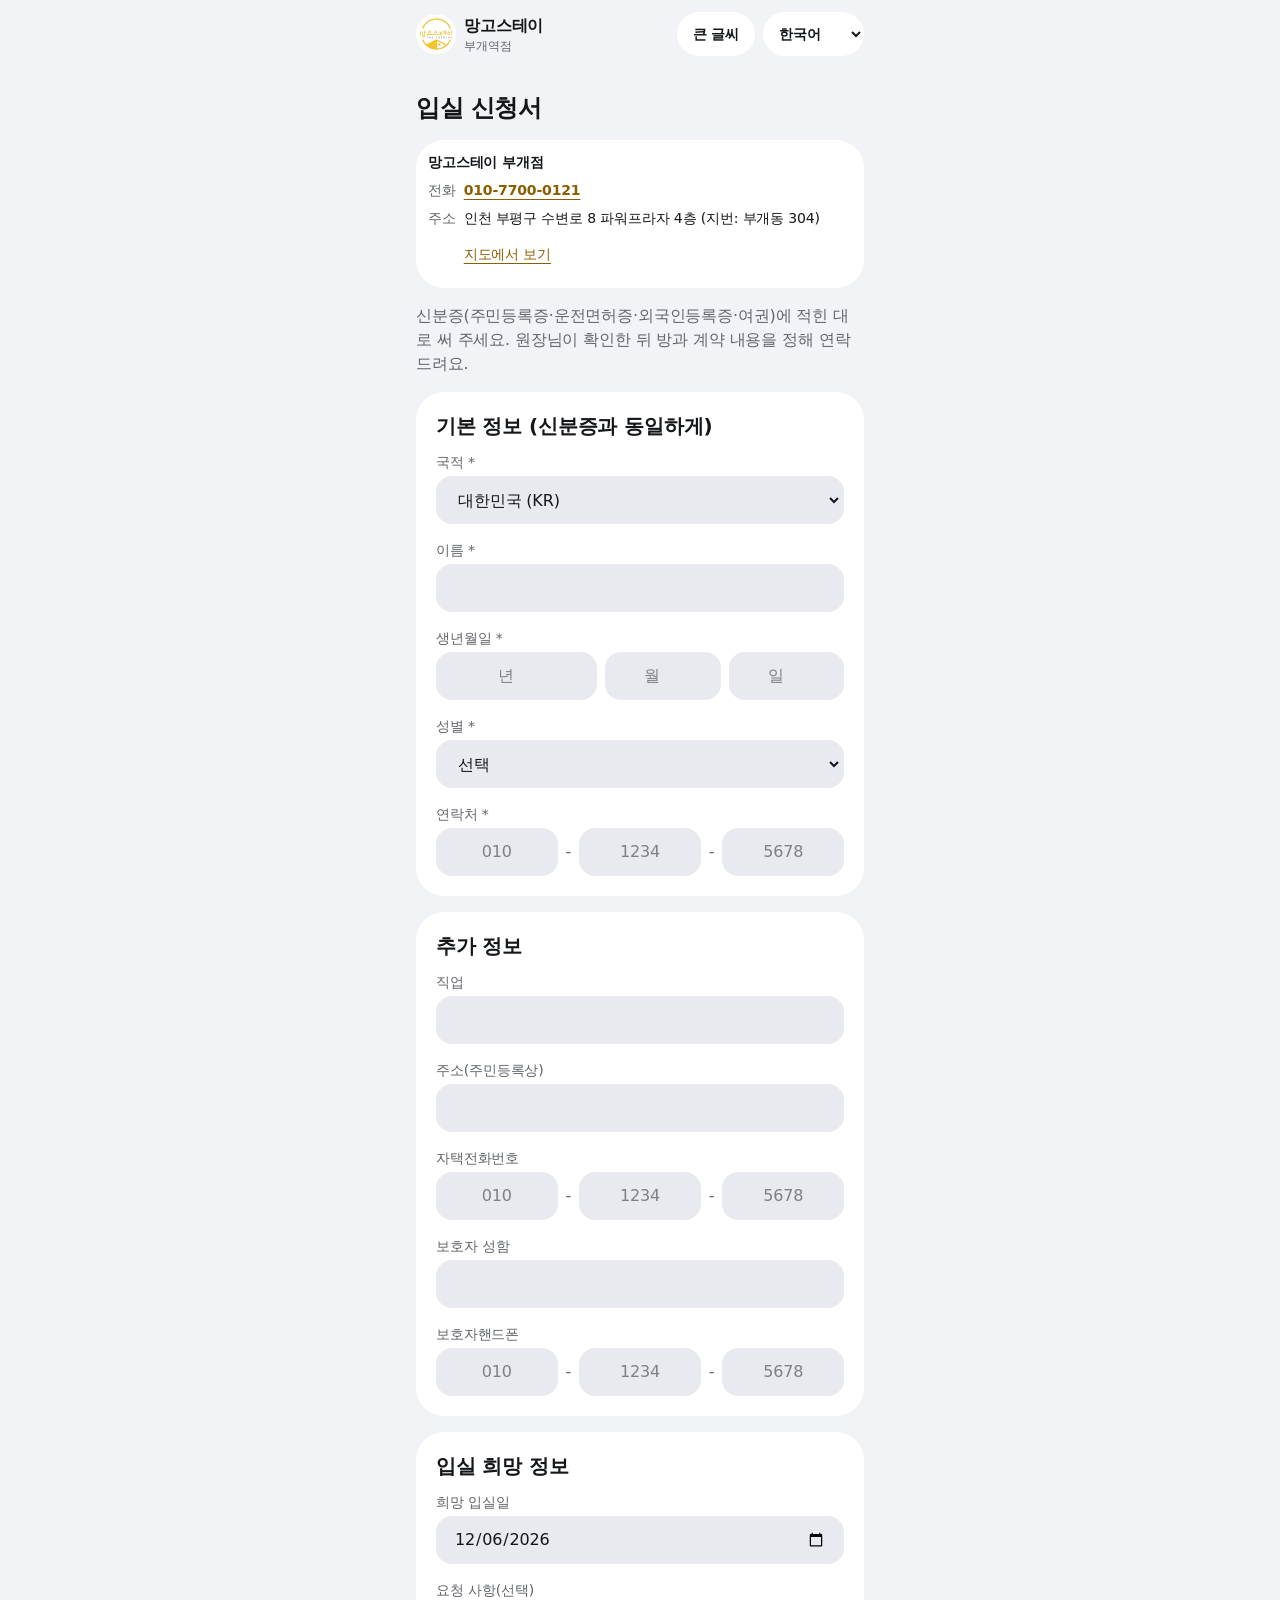
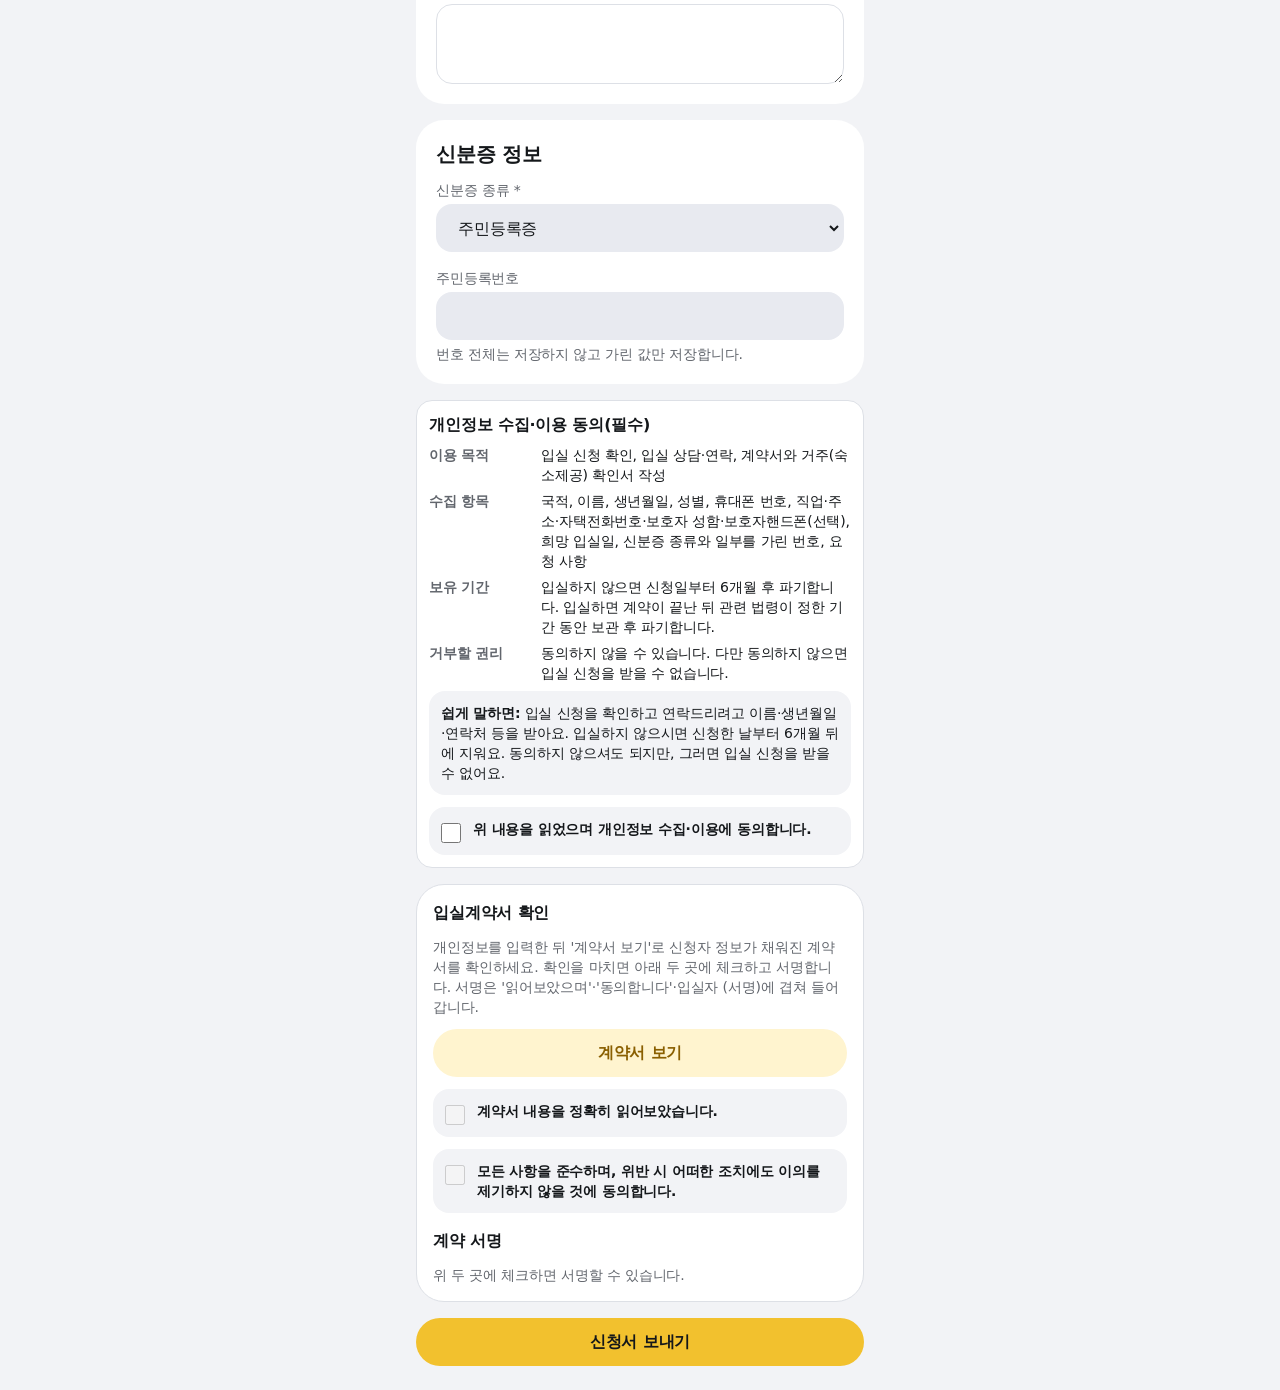
==== commit 82c38a07: "Deploy build f7310d2" ====
--- a/apply/index.html
+++ b/apply/index.html
@@ -7,10 +7,10 @@
     <meta name="viewport" content="width=device-width, initial-scale=1.0" />
     <title>망고스테이 입실 신청</title>
     <meta name="robots" content="noindex, nofollow" />
-    <script type="module" crossorigin src="../assets/apply-Dyos7BeL.js"></script>
+    <script type="module" crossorigin src="../assets/apply-Bcy3JU1Q.js"></script>
     <link rel="modulepreload" crossorigin href="../assets/rolldown-runtime-WkwZ5CU-.js">
-    <link rel="modulepreload" crossorigin href="../assets/ApplyPage-HljMwb__.js">
-    <link rel="stylesheet" crossorigin href="../assets/ApplyPage-bJdK9ZZj.css">
+    <link rel="modulepreload" crossorigin href="../assets/ApplyPage-BIGU4NuS.js">
+    <link rel="stylesheet" crossorigin href="../assets/ApplyPage-BGsmNr_R.css">
   </head>
   <body>
     <div id="root"></div>
